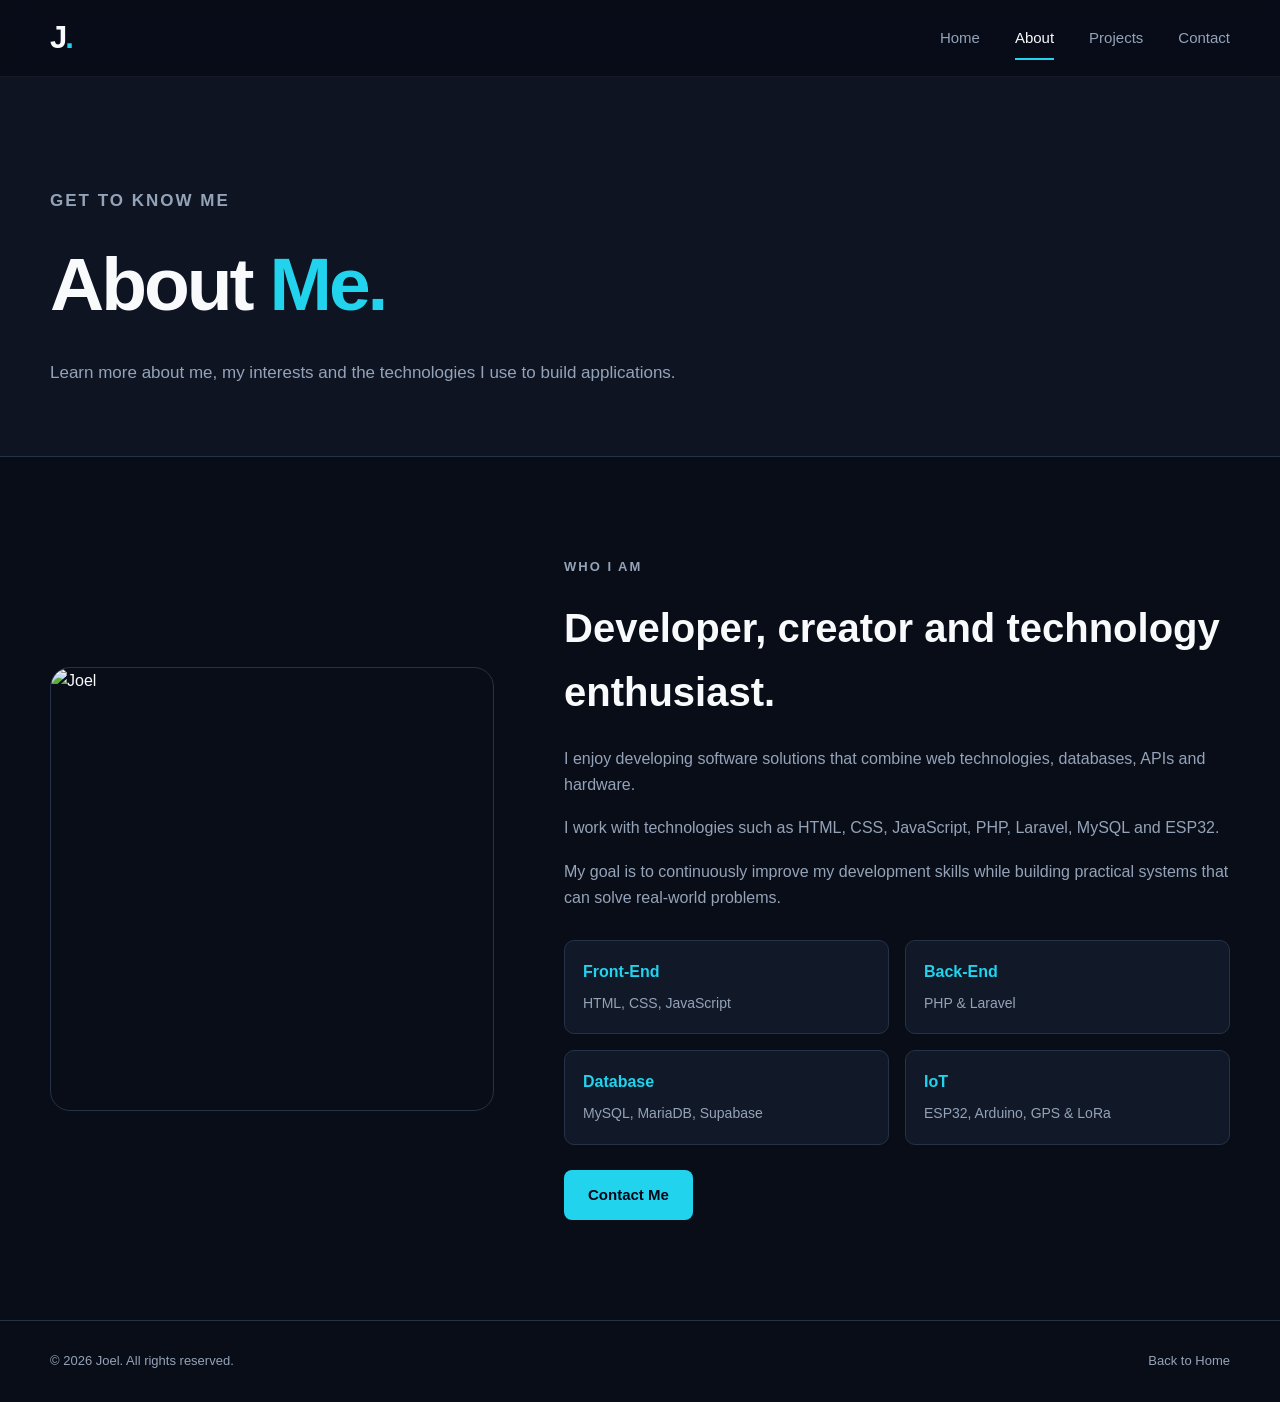
==== pages/about.html @ 71169417 "first commit" ====
<!DOCTYPE html>

<html lang="en">

<head>

    <meta charset="UTF-8">

    <meta
        name="viewport"
        content="width=device-width, initial-scale=1.0"
    >

    <title>
        About | Joel
    </title>

    <link
        rel="stylesheet"
        href="../style.css"
    >

</head>


<body data-root="..">


    <header class="header">

        <nav class="navbar container">

            <a
                href="../index.html"
                class="logo"
            >
                J<span>.</span>
            </a>


            <button
                class="nav-toggle"
                id="nav-toggle"
                aria-label="Open navigation"
            >
                ☰
            </button>


            <div
                class="nav-menu"
                id="nav-menu"
            >

                <a
                    href="../index.html"
                    class="nav-link"
                    data-page="home"
                >
                    Home
                </a>

                <a
                    href="./about.html"
                    class="nav-link"
                    data-page="about"
                >
                    About
                </a>

                <a
                    href="./project.html"
                    class="nav-link"
                    data-page="project"
                >
                    Projects
                </a>

                <a
                    href="./contact.html"
                    class="nav-link"
                    data-page="contact"
                >
                    Contact
                </a>

            </div>

        </nav>

    </header>


    <main>


        <section class="page-hero">

            <div class="container">

                <p class="section-label">
                    Get To Know Me
                </p>

                <h1>
                    About
                    <span>Me.</span>
                </h1>

                <p>
                    Learn more about me,
                    my interests and the technologies
                    I use to build applications.
                </p>

            </div>

        </section>


        <section class="section">

            <div class="container about-grid">


                <div>

                    <img
                        src="C:\Users\Acer\Downloads\porfolio\assets\images\okay.jpg"
                        alt="Joel"
                        class="about-image"
                    >

                </div>


                <div class="about-content">

                    <p class="section-label">
                        Who I Am
                    </p>

                    <h2>
                        Developer,
                        creator and technology enthusiast.
                    </h2>


                    <p>
                        I enjoy developing software
                        solutions that combine web
                        technologies, databases,
                        APIs and hardware.
                    </p>


                    <p>
                        I work with technologies such as
                        HTML, CSS, JavaScript, PHP,
                        Laravel, MySQL and ESP32.
                    </p>


                    <p>
                        My goal is to continuously improve
                        my development skills while building
                        practical systems that can solve
                        real-world problems.
                    </p>


                    <div class="about-details">

                        <div class="detail-card">

                            <strong>
                                Front-End
                            </strong>

                            <span>
                                HTML, CSS,
                                JavaScript
                            </span>

                        </div>


                        <div class="detail-card">

                            <strong>
                                Back-End
                            </strong>

                            <span>
                                PHP & Laravel
                            </span>

                        </div>


                        <div class="detail-card">

                            <strong>
                                Database
                            </strong>

                            <span>
                                MySQL, MariaDB,
                                Supabase
                            </span>

                        </div>


                        <div class="detail-card">

                            <strong>
                                IoT
                            </strong>

                            <span>
                                ESP32, Arduino,
                                GPS & LoRa
                            </span>

                        </div>

                    </div>


                    <br>


                    <a
                        href="./contact.html"
                        class="btn btn-primary"
                    >
                        Contact Me
                    </a>

                </div>

            </div>

        </section>

    </main>


    <footer class="footer">

        <div class="container footer-container">

            <p>
                ©
                <span id="current-year"></span>
                Joel. All rights reserved.
            </p>

            <a href="../index.html">
                Back to Home
            </a>

        </div>

    </footer>


    <script
        type="module"
        src="../js/app.js"
    ></script>

</body>

</html>
---- style.css ----
/* =========================================
   RESET
========================================= */

* {
    margin: 0;
    padding: 0;
    box-sizing: border-box;
}


html {
    scroll-behavior: smooth;
}


body {
    font-family:
        Inter,
        Arial,
        Helvetica,
        sans-serif;

    background: #090d18;
    color: #f8fafc;

    line-height: 1.6;

    overflow-x: hidden;
}


a {
    color: inherit;
    text-decoration: none;
}


img {
    display: block;
    max-width: 100%;
}


button,
input,
textarea {
    font: inherit;
}


button {
    cursor: pointer;
}


/* =========================================
   VARIABLES
========================================= */

:root {

    --background: #090d18;

    --background-secondary: #0e1422;

    --card: #111827;

    --card-hover: #182132;

    --border: #263247;

    --primary: #22d3ee;

    --primary-hover: #67e8f9;

    --text: #f8fafc;

    --text-secondary: #94a3b8;

    --text-dark: #020617;

    --max-width: 1180px;

    --header-height: 76px;

}


/* =========================================
   GLOBAL
========================================= */

.container {
    width: min(
        calc(100% - 40px),
        var(--max-width)
    );

    margin-inline: auto;
}


.section {
    padding: 100px 0;
}


.section-alt {
    background: var(--background-secondary);
}


.section-label {
    color: var(--primary);

    font-size: 13px;

    font-weight: 700;

    text-transform: uppercase;

    letter-spacing: 2px;

    margin-bottom: 10px;
}


.section-title {
    font-size: clamp(
        32px,
        5vw,
        46px
    );

    line-height: 1.1;

    margin-bottom: 15px;
}


.section-description {
    color: var(--text-secondary);

    max-width: 650px;

    margin-bottom: 45px;
}


.section-heading-row {
    display: flex;

    justify-content: space-between;

    align-items: end;

    gap: 30px;

    margin-bottom: 40px;
}


.text-link {
    color: var(--primary);

    font-weight: 600;

    transition: 0.2s;
}


.text-link:hover {
    color: var(--primary-hover);
}


/* =========================================
   HEADER
========================================= */

.header {
    position: sticky;

    top: 0;

    z-index: 1000;

    background:
        rgba(9, 13, 24, 0.88);

    backdrop-filter: blur(15px);

    border-bottom:
        1px solid rgba(255, 255, 255, 0.06);
}


.navbar {
    min-height: var(--header-height);

    display: flex;

    align-items: center;

    justify-content: space-between;
}


.logo {
    font-size: 31px;

    font-weight: 800;

    letter-spacing: -2px;
}


.logo span {
    color: var(--primary);
}


.nav-menu {
    display: flex;

    align-items: center;

    gap: 35px;
}


.nav-link {
    color: var(--text-secondary);

    font-size: 15px;

    font-weight: 500;

    position: relative;

    transition: 0.2s;
}


.nav-link:hover,
.nav-link.active {
    color: var(--text);
}


.nav-link.active::after {

    content: "";

    position: absolute;

    left: 0;

    right: 0;

    bottom: -10px;

    height: 2px;

    background: var(--primary);
}


.nav-toggle {
    display: none;

    background: transparent;

    border: 0;

    color: white;

    font-size: 25px;
}


/* =========================================
   HERO
========================================= */

.hero {
    min-height:
        calc(100vh - var(--header-height));

    display: flex;

    align-items: center;

    position: relative;

    overflow: hidden;
}


.hero::before {
    content: "";

    position: absolute;

    width: 500px;

    height: 500px;

    border-radius: 50%;

    background:
        rgba(34, 211, 238, 0.06);

    filter: blur(100px);

    right: -150px;

    top: 20px;

    pointer-events: none;
}


.hero-container {
    display: grid;

    grid-template-columns:
        1.2fr 0.8fr;

    align-items: center;

    gap: 80px;

    padding: 80px 0;
}


.eyebrow {
    color: var(--primary);

    font-size: 18px;

    font-weight: 600;

    margin-bottom: 12px;
}


.hero h1 {
    font-size: clamp(
        60px,
        9vw,
        100px
    );

    line-height: 0.95;

    letter-spacing: -5px;

    margin-bottom: 25px;
}


.hero h1 span {
    color: var(--primary);
}


.hero h2 {
    font-size: clamp(
        23px,
        4vw,
        34px
    );

    color: #cbd5e1;

    margin-bottom: 20px;
}


.hero-description {
    color: var(--text-secondary);

    font-size: 17px;

    max-width: 630px;

    margin-bottom: 32px;
}


.hero-buttons {
    display: flex;

    flex-wrap: wrap;

    gap: 14px;

    margin-bottom: 35px;
}


.btn {
    display: inline-flex;

    align-items: center;

    justify-content: center;

    min-height: 50px;

    padding: 0 24px;

    border-radius: 8px;

    font-size: 15px;

    font-weight: 700;

    transition:
        transform 0.2s,
        background 0.2s,
        border 0.2s;
}


.btn:hover {
    transform: translateY(-2px);
}


.btn-primary {
    color: var(--text-dark);

    background: var(--primary);
}


.btn-primary:hover {
    background: var(--primary-hover);
}


.btn-secondary {
    color: var(--text);

    border:
        1px solid var(--border);

    background: transparent;
}


.btn-secondary:hover {
    border-color: var(--primary);
}


.hero-socials {
    display: flex;

    flex-wrap: wrap;

    gap: 25px;
}


.hero-socials a {
    color: var(--text-secondary);

    font-size: 14px;

    transition: 0.2s;
}


.hero-socials a:hover {
    color: var(--primary);
}


.hero-image-wrapper {
    display: flex;

    justify-content: center;
}


.hero-image-border {
    width: min(390px, 100%);

    aspect-ratio: 1 / 1;

    padding: 10px;

    border:
        1px solid rgba(
            34,
            211,
            238,
            0.45
        );

    border-radius: 40px;

    transform: rotate(4deg);
}


.hero-image {
    width: 100%;

    height: 100%;

    object-fit: cover;

    object-position: center;

    border-radius: 32px;

    transform: rotate(-4deg);

    background: #111827;
}


/* =========================================
   SKILLS
========================================= */

.skills-grid {
    display: grid;

    grid-template-columns:
        repeat(4, 1fr);

    gap: 20px;
}


.skill-card {
    padding: 28px;

    border-radius: 14px;

    border:
        1px solid var(--border);

    background: var(--card);

    transition:
        0.25s ease;
}


.skill-card:hover {
    transform: translateY(-5px);

    border-color:
        rgba(34, 211, 238, 0.5);

    background: var(--card-hover);
}


.skill-icon {
    display: inline-flex;

    align-items: center;

    justify-content: center;

    min-width: 55px;

    min-height: 40px;

    padding: 0 12px;

    margin-bottom: 25px;

    border-radius: 8px;

    background:
        rgba(34, 211, 238, 0.1);

    color: var(--primary);

    font-size: 13px;

    font-weight: 800;
}


.skill-card h3 {
    margin-bottom: 8px;
}


.skill-card p {
    color: var(--text-secondary);

    font-size: 14px;
}


/* =========================================
   PROJECTS
========================================= */

.projects-grid {
    display: grid;

    grid-template-columns:
        repeat(3, 1fr);

    gap: 22px;
}


.project-card {
    display: flex;

    flex-direction: column;

    overflow: hidden;

    border:
        1px solid var(--border);

    border-radius: 15px;

    background: var(--card);

    transition:
        transform 0.25s,
        border 0.25s;
}


.project-card:hover {
    transform: translateY(-5px);

    border-color:
        rgba(34, 211, 238, 0.5);
}


.project-image {
    width: 100%;

    height: 210px;

    object-fit: cover;

    background: #0b1120;
}


.project-placeholder {
    height: 210px;

    display: flex;

    justify-content: center;

    align-items: center;

    background:
        linear-gradient(
            135deg,
            #111827,
            #172554
        );

    color: var(--primary);

    font-size: 45px;

    font-weight: 800;
}


.project-content {
    display: flex;

    flex-direction: column;

    flex: 1;

    padding: 25px;
}


.project-content h3 {
    font-size: 21px;

    margin-bottom: 10px;
}


.project-content p {
    color: var(--text-secondary);

    font-size: 14px;

    margin-bottom: 20px;
}


.project-tech {
    display: flex;

    flex-wrap: wrap;

    gap: 8px;

    margin-top: auto;

    margin-bottom: 20px;
}


.tech-tag {
    padding: 5px 10px;

    border-radius: 50px;

    background:
        rgba(34, 211, 238, 0.08);

    color: var(--primary);

    font-size: 11px;

    font-weight: 600;
}


.project-links {
    display: flex;

    gap: 17px;
}


.project-links a {
    font-size: 13px;

    font-weight: 700;

    color: #cbd5e1;
}


.project-links a:hover {
    color: var(--primary);
}


/* =========================================
   CTA
========================================= */

.cta {
    padding: 55px;

    display: flex;

    justify-content: space-between;

    align-items: center;

    gap: 30px;

    border-radius: 20px;

    border:
        1px solid var(--border);

    background: var(--card);
}


.cta h2 {
    font-size: clamp(
        28px,
        4vw,
        42px
    );

    margin-bottom: 10px;
}


.cta p {
    color: var(--text-secondary);
}


/* =========================================
   PAGE HERO
========================================= */

.page-hero {
    padding:
        110px 0 70px;

    background: var(--background-secondary);

    border-bottom:
        1px solid var(--border);
}


.page-hero h1 {
    font-size: clamp(
        45px,
        8vw,
        75px
    );

    letter-spacing: -3px;

    margin-bottom: 15px;
}


.page-hero h1 span {
    color: var(--primary);
}


.page-hero p {
    color: var(--text-secondary);

    max-width: 650px;

    font-size: 17px;
}


/* =========================================
   ABOUT
========================================= */

.about-grid {
    display: grid;

    grid-template-columns:
        0.8fr 1.2fr;

    gap: 70px;

    align-items: center;
}


.about-image {
    width: 100%;

    aspect-ratio: 1 / 1;

    object-fit: cover;

    border-radius: 20px;

    border:
        1px solid var(--border);
}


.about-content h2 {
    font-size: 40px;

    margin-bottom: 22px;
}


.about-content p {
    color: var(--text-secondary);

    margin-bottom: 18px;
}


.about-details {
    display: grid;

    grid-template-columns:
        repeat(2, 1fr);

    gap: 16px;

    margin-top: 30px;
}


.detail-card {
    padding: 18px;

    background: var(--card);

    border:
        1px solid var(--border);

    border-radius: 10px;
}


.detail-card strong {
    display: block;

    color: var(--primary);

    margin-bottom: 5px;
}


.detail-card span {
    color: var(--text-secondary);

    font-size: 14px;
}


/* =========================================
   CONTACT
========================================= */

.contact-grid {
    display: grid;

    grid-template-columns:
        0.8fr 1.2fr;

    gap: 70px;
}


.contact-info h2 {
    font-size: 38px;

    margin-bottom: 15px;
}


.contact-info > p {
    color: var(--text-secondary);

    margin-bottom: 35px;
}


.contact-item {
    padding: 20px 0;

    border-bottom:
        1px solid var(--border);
}


.contact-item small {
    display: block;

    color: var(--text-secondary);

    margin-bottom: 4px;
}


.contact-form {
    padding: 35px;

    background: var(--card);

    border:
        1px solid var(--border);

    border-radius: 16px;
}


.form-group {
    margin-bottom: 20px;
}


.form-group label {
    display: block;

    margin-bottom: 8px;

    font-size: 14px;

    font-weight: 600;
}


.form-group input,
.form-group textarea {
    width: 100%;

    border:
        1px solid var(--border);

    background: #0b1120;

    color: var(--text);

    border-radius: 8px;

    outline: none;

    padding: 14px 15px;

    transition: 0.2s;
}


.form-group textarea {
    min-height: 160px;

    resize: vertical;
}


.form-group input:focus,
.form-group textarea:focus {
    border-color: var(--primary);
}


.form-message {
    margin-top: 15px;

    min-height: 24px;

    color: var(--primary);

    font-size: 14px;
}


/* =========================================
   FOOTER
========================================= */

.footer {
    padding: 30px 0;

    border-top:
        1px solid var(--border);
}


.footer-container {
    display: flex;

    justify-content: space-between;

    gap: 20px;

    color: var(--text-secondary);

    font-size: 13px;
}


.footer a:hover {
    color: var(--primary);
}


/* =========================================
   RESPONSIVE
========================================= */

@media (max-width: 950px) {

    .hero-container {
        grid-template-columns: 1fr;

        text-align: center;
    }


    .hero-description {
        margin-inline: auto;
    }


    .hero-buttons,
    .hero-socials {
        justify-content: center;
    }


    .hero-image-wrapper {
        grid-row: 1;
    }


    .hero-image-border {
        width: 300px;
    }


    .skills-grid {
        grid-template-columns:
            repeat(2, 1fr);
    }


    .projects-grid {
        grid-template-columns:
            repeat(2, 1fr);
    }


    .about-grid,
    .contact-grid {
        grid-template-columns: 1fr;
    }


    .about-image {
        max-width: 450px;

        margin-inline: auto;
    }

}


@media (max-width: 700px) {

    .section {
        padding: 75px 0;
    }


    .nav-toggle {
        display: block;
    }


    .nav-menu {
        display: none;

        position: absolute;

        top: var(--header-height);

        left: 20px;

        right: 20px;

        padding: 20px;

        flex-direction: column;

        align-items: stretch;

        gap: 5px;

        background: #111827;

        border:
            1px solid var(--border);

        border-radius: 12px;

        box-shadow:
            0 20px 40px
            rgba(0, 0, 0, 0.4);
    }


    .nav-menu.open {
        display: flex;
    }


    .nav-link {
        padding: 12px;
    }


    .nav-link.active::after {
        display: none;
    }


    .hero h1 {
        letter-spacing: -3px;
    }


    .skills-grid,
    .projects-grid {
        grid-template-columns: 1fr;
    }


    .section-heading-row {
        align-items: flex-start;

        flex-direction: column;
    }


    .cta {
        padding: 35px 25px;

        align-items: flex-start;

        flex-direction: column;
    }


    .about-details {
        grid-template-columns: 1fr;
    }


    .contact-form {
        padding: 25px 20px;
    }


    .footer-container {
        flex-direction: column;

        text-align: center;
    }

}
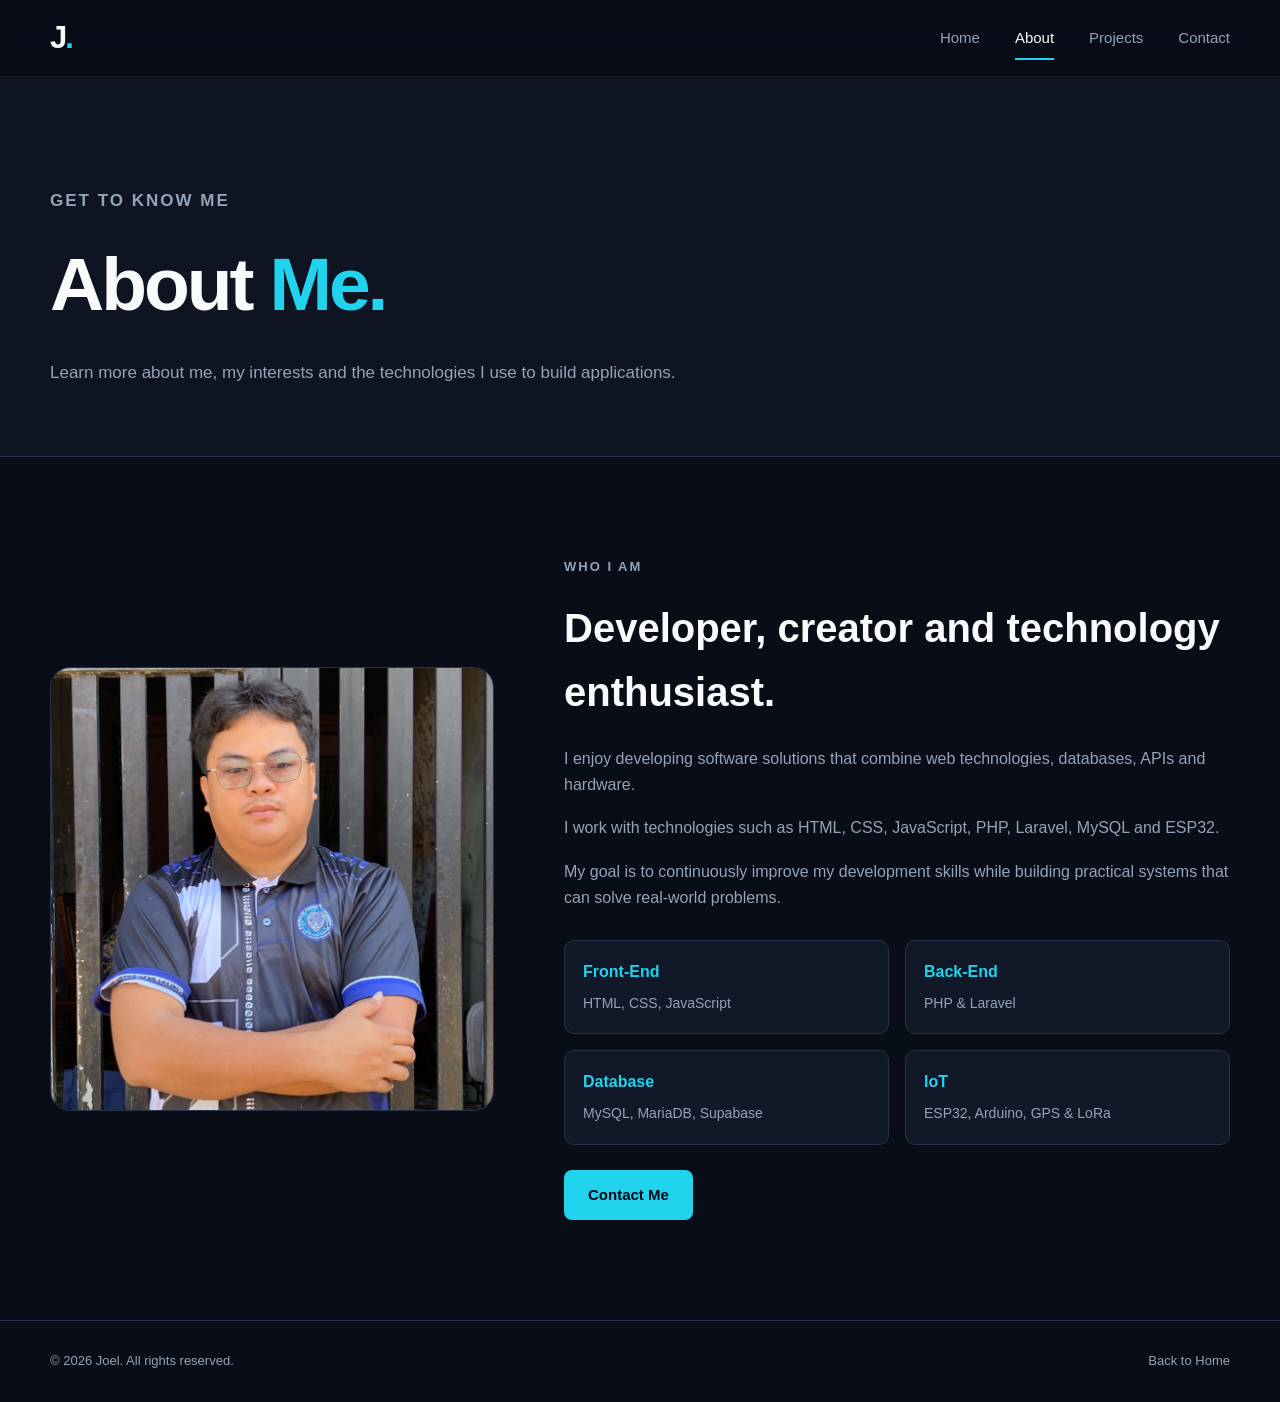
==== commit 7dafaee9: "fix" ====
--- a/pages/about.html
+++ b/pages/about.html
@@ -126,7 +126,7 @@
                 <div>
 
                     <img
-                        src="C:\Users\Acer\Downloads\porfolio\assets\images\okay.jpg"
+                        src="../assets/images/okay.jpg"
                         alt="Joel"
                         class="about-image"
                     >
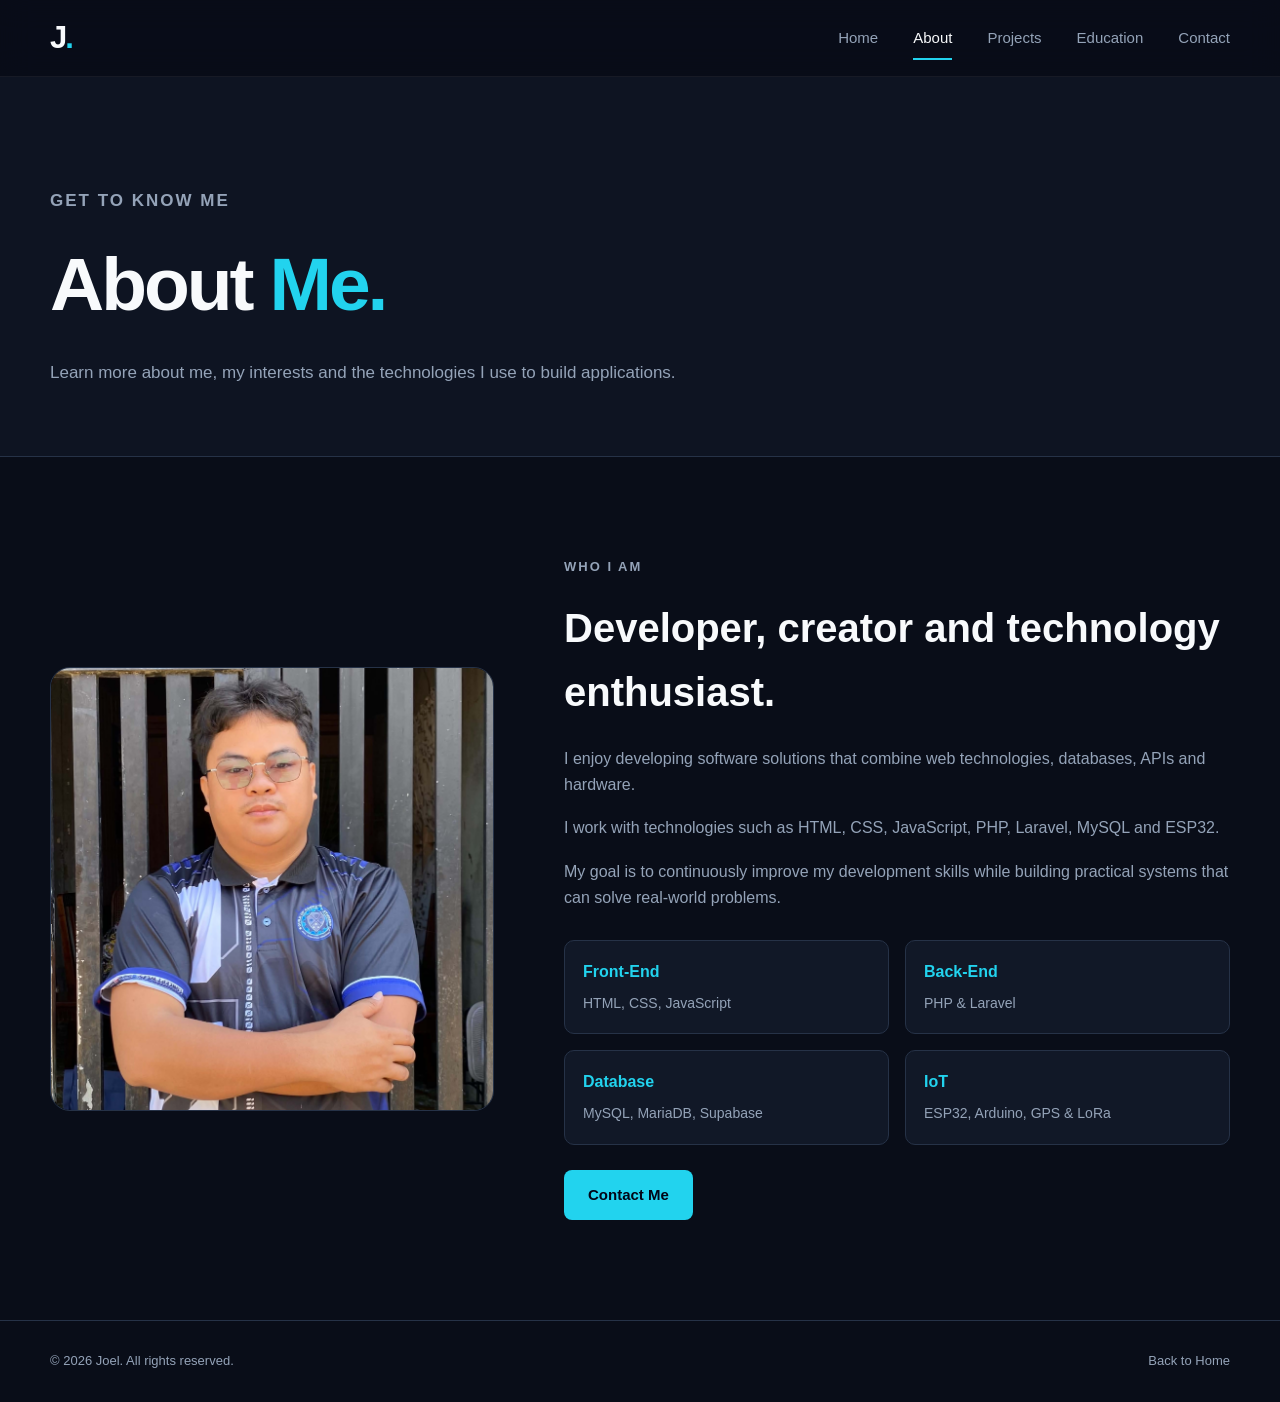
==== commit c2e61eeb: "fix" ====
--- a/pages/about.html
+++ b/pages/about.html
@@ -77,6 +77,14 @@
                 </a>
 
                 <a
+                    href="./education.html"
+                    class="nav-link"
+                    data-page="education"
+                >
+                    Education
+                </a>
+
+                <a
                     href="./contact.html"
                     class="nav-link"
                     data-page="contact"
--- a/style.css
+++ b/style.css
@@ -624,42 +624,72 @@
 
     flex-direction: column;
 
+    height: 100%;
+
     overflow: hidden;
 
     border:
         1px solid var(--border);
 
-    border-radius: 15px;
+    border-radius: 16px;
 
     background: var(--card);
+
+    box-shadow:
+        0 10px 30px
+        rgba(0, 0, 0, 0.25);
 
     transition:
         transform 0.25s,
-        border 0.25s;
+        border 0.25s,
+        box-shadow 0.25s;
 }
 
 
 .project-card:hover {
-    transform: translateY(-5px);
+    transform: translateY(-6px);
 
     border-color:
         rgba(34, 211, 238, 0.5);
+
+    box-shadow:
+        0 18px 42px
+        rgba(0, 0, 0, 0.4);
 }
 
 
 .project-image {
     width: 100%;
 
-    height: 210px;
-
-    object-fit: cover;
+    height: 200px;
+
+    display: flex;
+
+    align-items: center;
+
+    justify-content: center;
+
+    overflow: hidden;
 
     background: #0b1120;
 }
 
 
-.project-placeholder {
-    height: 210px;
+.project-image img {
+    width: 100%;
+
+    height: 100%;
+
+    object-fit: contain;
+
+    display: block;
+}
+
+
+.project-icon {
+    width: 100%;
+
+    height: 200px;
 
     display: flex;
 
@@ -676,7 +706,7 @@
 
     color: var(--primary);
 
-    font-size: 45px;
+    font-size: 56px;
 
     font-weight: 800;
 }
@@ -689,23 +719,29 @@
 
     flex: 1;
 
-    padding: 25px;
+    padding: 24px;
 }
 
 
 .project-content h3 {
-    font-size: 21px;
+    font-size: 20px;
 
     margin-bottom: 10px;
 }
 
 
 .project-content p {
+    flex: 1;
+
     color: var(--text-secondary);
 
     font-size: 14px;
 
-    margin-bottom: 20px;
+    line-height: 1.6;
+
+    margin-bottom: 18px;
+
+    overflow-wrap: anywhere;
 }
 
 
@@ -716,14 +752,12 @@
 
     gap: 8px;
 
-    margin-top: auto;
-
-    margin-bottom: 20px;
+    margin-bottom: 18px;
 }
 
 
 .tech-tag {
-    padding: 5px 10px;
+    padding: 6px 12px;
 
     border-radius: 50px;
 
@@ -738,10 +772,66 @@
 }
 
 
+.project-features {
+    list-style: none;
+
+    margin: 0;
+
+    padding: 18px 0 20px;
+
+    border-top:
+        1px solid var(--border);
+
+    display: flex;
+
+    flex-direction: column;
+
+    gap: 10px;
+}
+
+
+.project-features li {
+    position: relative;
+
+    padding-left: 22px;
+
+    color: var(--text-secondary);
+
+    font-size: 13px;
+
+    line-height: 1.55;
+
+    overflow-wrap: anywhere;
+}
+
+
+.project-features li::before {
+    content: "";
+
+    position: absolute;
+
+    left: 0;
+
+    top: 4px;
+
+    width: 7px;
+
+    height: 12px;
+
+    border-right: 2px solid var(--primary);
+
+    border-bottom: 2px solid var(--primary);
+
+    transform: rotate(45deg);
+}
+
+
 .project-links {
     display: flex;
 
     gap: 17px;
+
+    margin-top: 2px;
 }
 
 
@@ -1044,6 +1134,222 @@
 
 
 /* =========================================
+   EDUCATION
+========================================= */
+
+.education-list {
+    display: grid;
+
+    grid-template-columns:
+        repeat(2, 1fr);
+
+    gap: 22px;
+}
+
+
+.education-card {
+    padding: 28px;
+
+    border:
+        1px solid var(--border);
+
+    border-radius: 14px;
+
+    background: var(--card);
+
+    transition:
+        transform 0.25s,
+        border 0.25s,
+        background 0.25s;
+}
+
+
+.education-card:hover {
+    transform: translateY(-5px);
+
+    border-color:
+        rgba(34, 211, 238, 0.5);
+
+    background: var(--card-hover);
+}
+
+
+.education-header {
+    display: flex;
+
+    align-items: center;
+
+    gap: 16px;
+
+    margin-bottom: 14px;
+}
+
+
+.education-logo {
+    width: 64px;
+
+    height: 64px;
+
+    flex-shrink: 0;
+
+    object-fit: cover;
+
+    border-radius: 12px;
+
+    border:
+        1px solid var(--border);
+
+    background: #0b1120;
+}
+
+
+.education-ring {
+    display: inline-flex;
+
+    align-items: center;
+
+    justify-content: center;
+
+    width: 64px;
+
+    height: 64px;
+
+    flex-shrink: 0;
+
+    border-radius: 12px;
+
+    background:
+        rgba(34, 211, 238, 0.1);
+
+    color: var(--primary);
+
+    font-size: 24px;
+
+    font-weight: 800;
+}
+
+
+.education-info {
+    flex: 1;
+
+    min-width: 0;
+}
+
+
+.education-info h3 {
+    font-size: 20px;
+
+    margin-bottom: 5px;
+}
+
+
+.education-degree {
+    color: var(--primary);
+
+    font-size: 14px;
+
+    font-weight: 600;
+}
+
+
+.education-years {
+    flex-shrink: 0;
+
+    padding: 5px 12px;
+
+    border-radius: 50px;
+
+    background:
+        rgba(34, 211, 238, 0.08);
+
+    color: var(--primary);
+
+    font-size: 12px;
+
+    font-weight: 600;
+}
+
+
+.education-location {
+    color: var(--text-secondary);
+
+    font-size: 13px;
+
+    margin-bottom: 12px;
+}
+
+
+.education-description {
+    color: var(--text-secondary);
+
+    font-size: 14px;
+}
+
+
+/* =========================================
+   PROJECT GALLERY
+========================================= */
+
+.project-overview {
+    max-width: 750px;
+
+    margin-bottom: 45px;
+}
+
+
+.project-overview h3 {
+    font-size: 24px;
+
+    margin-bottom: 12px;
+}
+
+
+.project-overview p {
+    color: var(--text-secondary);
+
+    font-size: 16px;
+}
+
+
+.gallery-grid {
+    display: grid;
+
+    grid-template-columns:
+        repeat(3, 1fr);
+
+    gap: 22px;
+}
+
+
+.gallery-grid img {
+    width: 100%;
+
+    aspect-ratio: 16 / 10;
+
+    object-fit: cover;
+
+    border-radius: 14px;
+
+    border:
+        1px solid var(--border);
+
+    background: #0b1120;
+
+    transition:
+        transform 0.25s,
+        border 0.25s;
+}
+
+
+.gallery-grid img:hover {
+    transform: translateY(-5px);
+
+    border-color:
+        rgba(34, 211, 238, 0.5);
+}
+
+
+/* =========================================
    FOOTER
 ========================================= */
 
@@ -1119,6 +1425,12 @@
     }
 
 
+    .gallery-grid {
+        grid-template-columns:
+            repeat(2, 1fr);
+    }
+
+
     .about-grid,
     .contact-grid {
         grid-template-columns: 1fr;
@@ -1199,7 +1511,9 @@
 
 
     .skills-grid,
-    .projects-grid {
+    .projects-grid,
+    .gallery-grid,
+    .education-list {
         grid-template-columns: 1fr;
     }
 
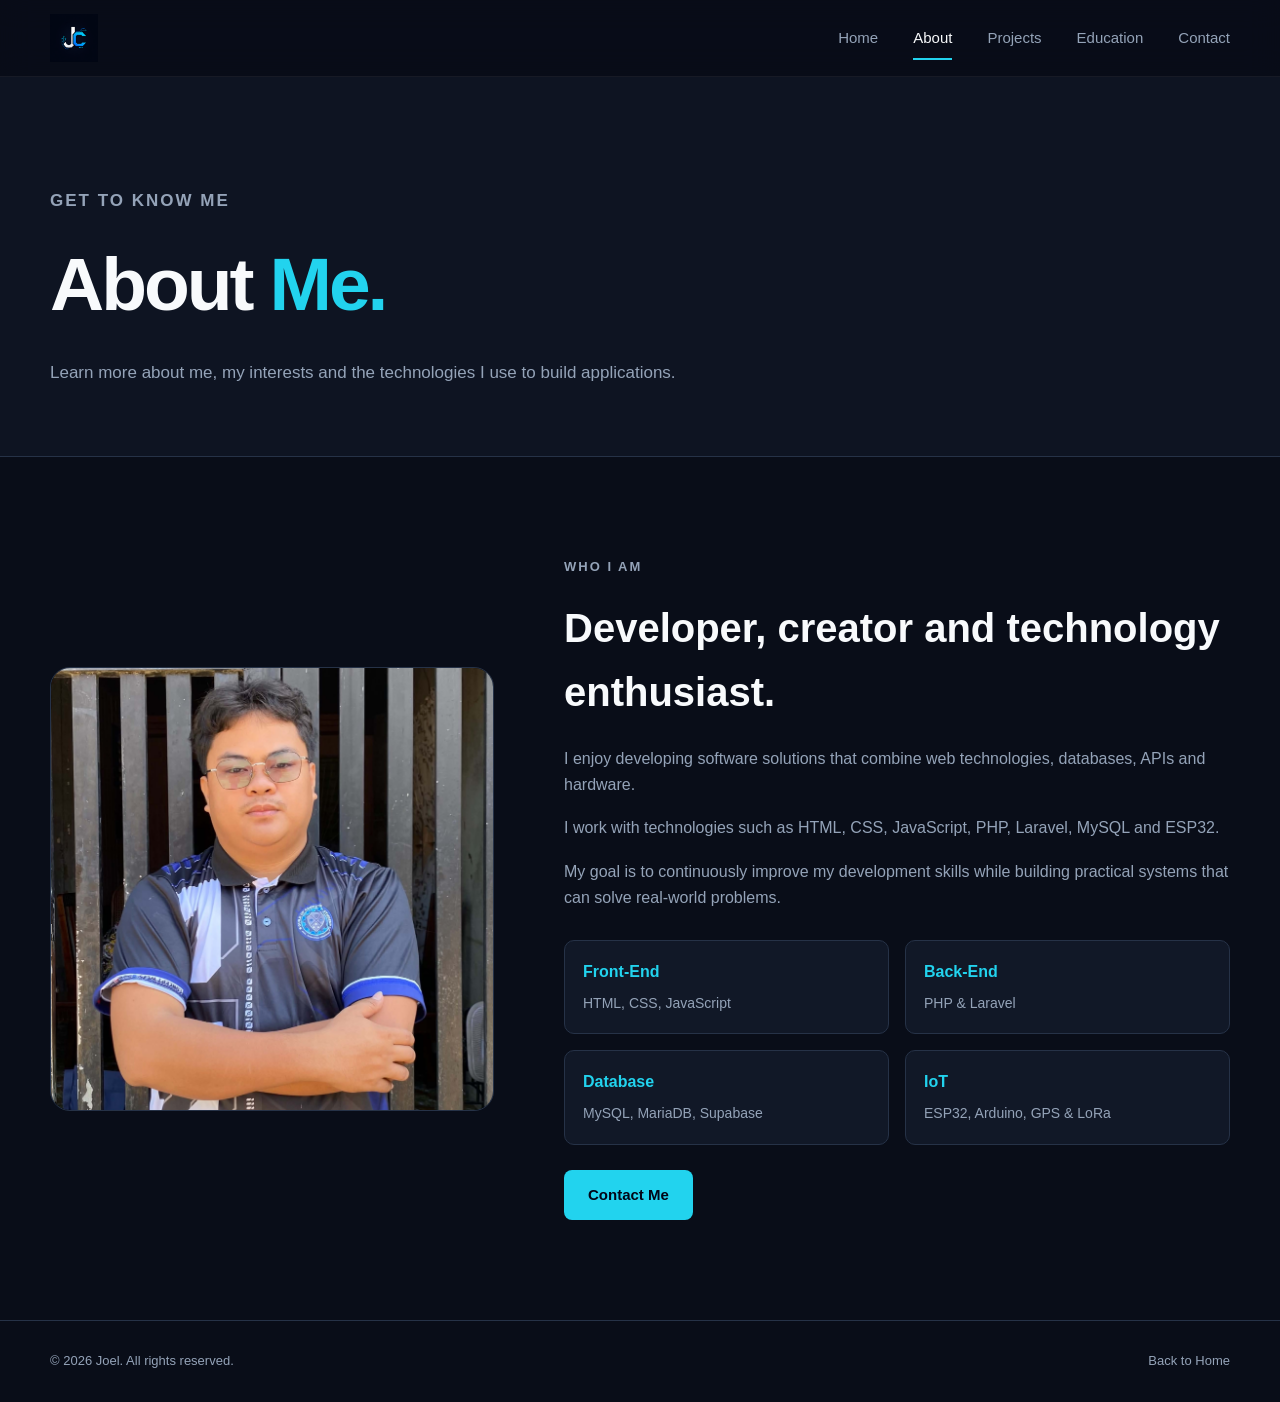
==== commit 00594cc2: "done fix" ====
--- a/pages/about.html
+++ b/pages/about.html
@@ -34,7 +34,10 @@
                 href="../index.html"
                 class="logo"
             >
-                J<span>.</span>
+                <img
+                    src="../assets/images/MAIN LOGO.png"
+                    alt="Joel"
+                >
             </a>
 
 
--- a/style.css
+++ b/style.css
@@ -208,6 +208,10 @@
 
 
 .logo {
+    display: inline-flex;
+
+    align-items: center;
+
     font-size: 31px;
 
     font-weight: 800;
@@ -218,6 +222,15 @@
 
 .logo span {
     color: var(--primary);
+}
+
+
+.logo img {
+    display: block;
+
+height: 48px;
+
+    width: auto;
 }
 
 
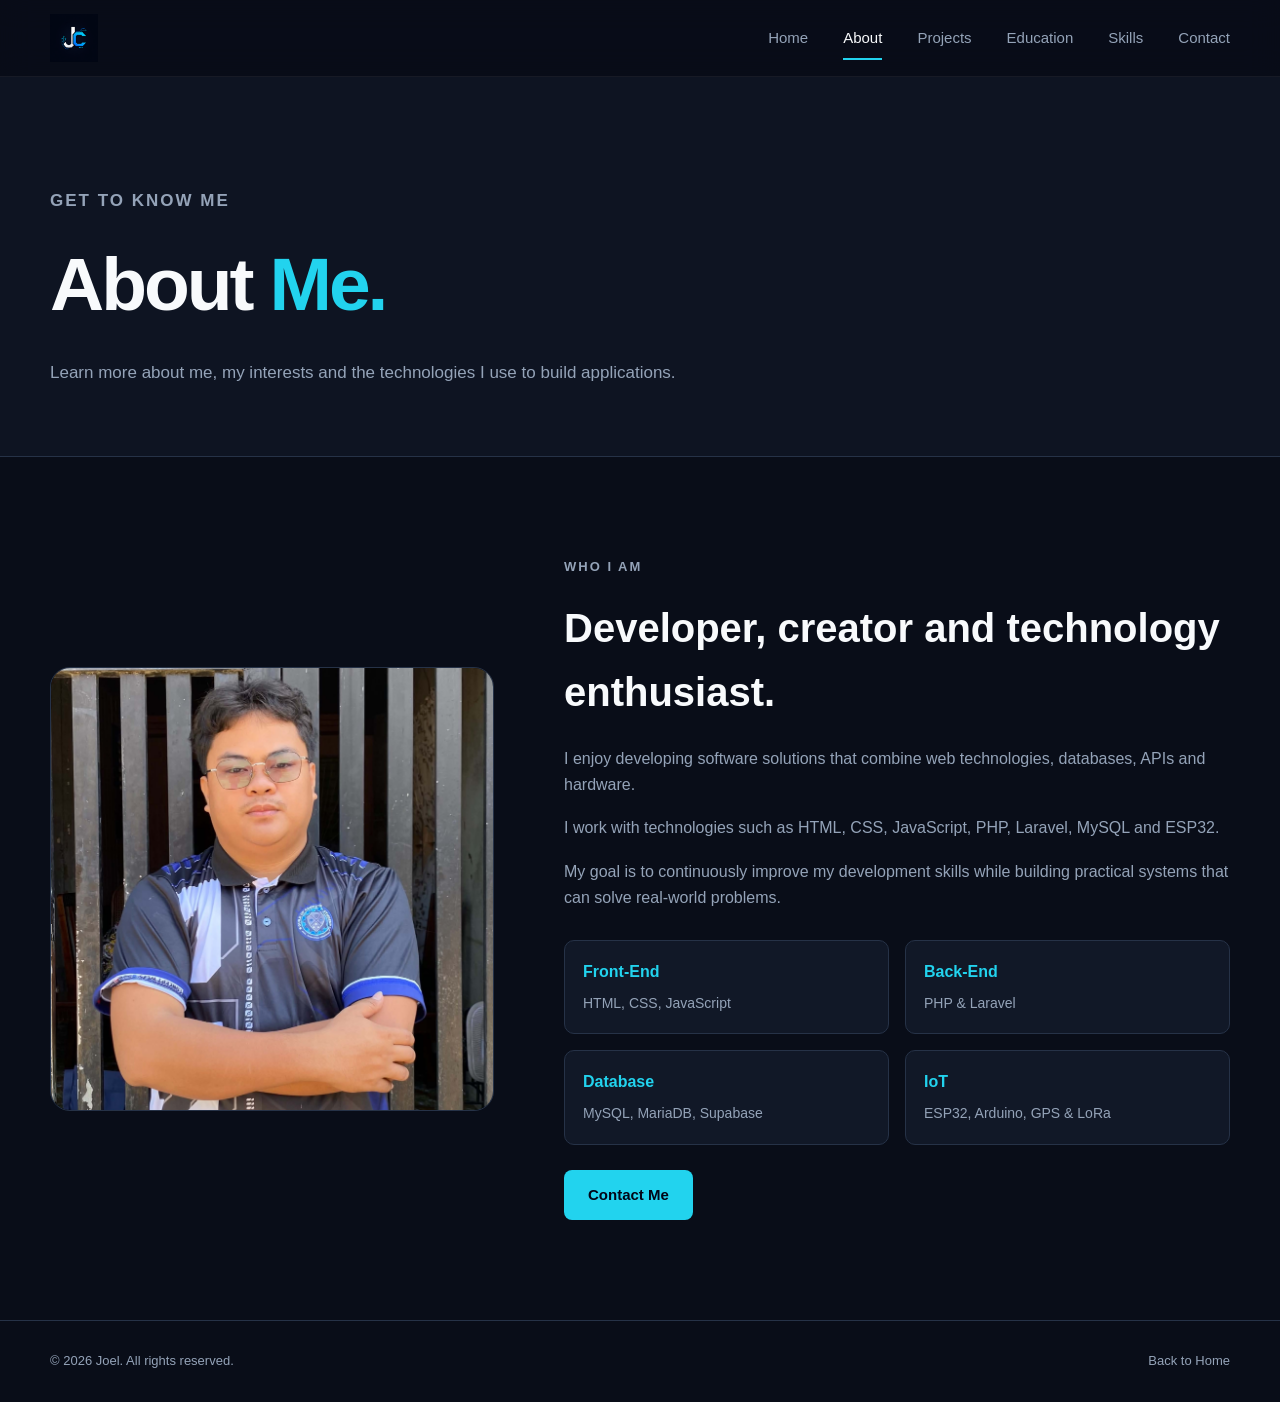
==== commit f63d1a0e: "fixed" ====
--- a/pages/about.html
+++ b/pages/about.html
@@ -88,6 +88,14 @@
                 </a>
 
                 <a
+                    href="./skill.html"
+                    class="nav-link"
+                    data-page="skill"
+                >
+                    Skills
+                </a>
+
+                <a
                     href="./contact.html"
                     class="nav-link"
                     data-page="contact"
